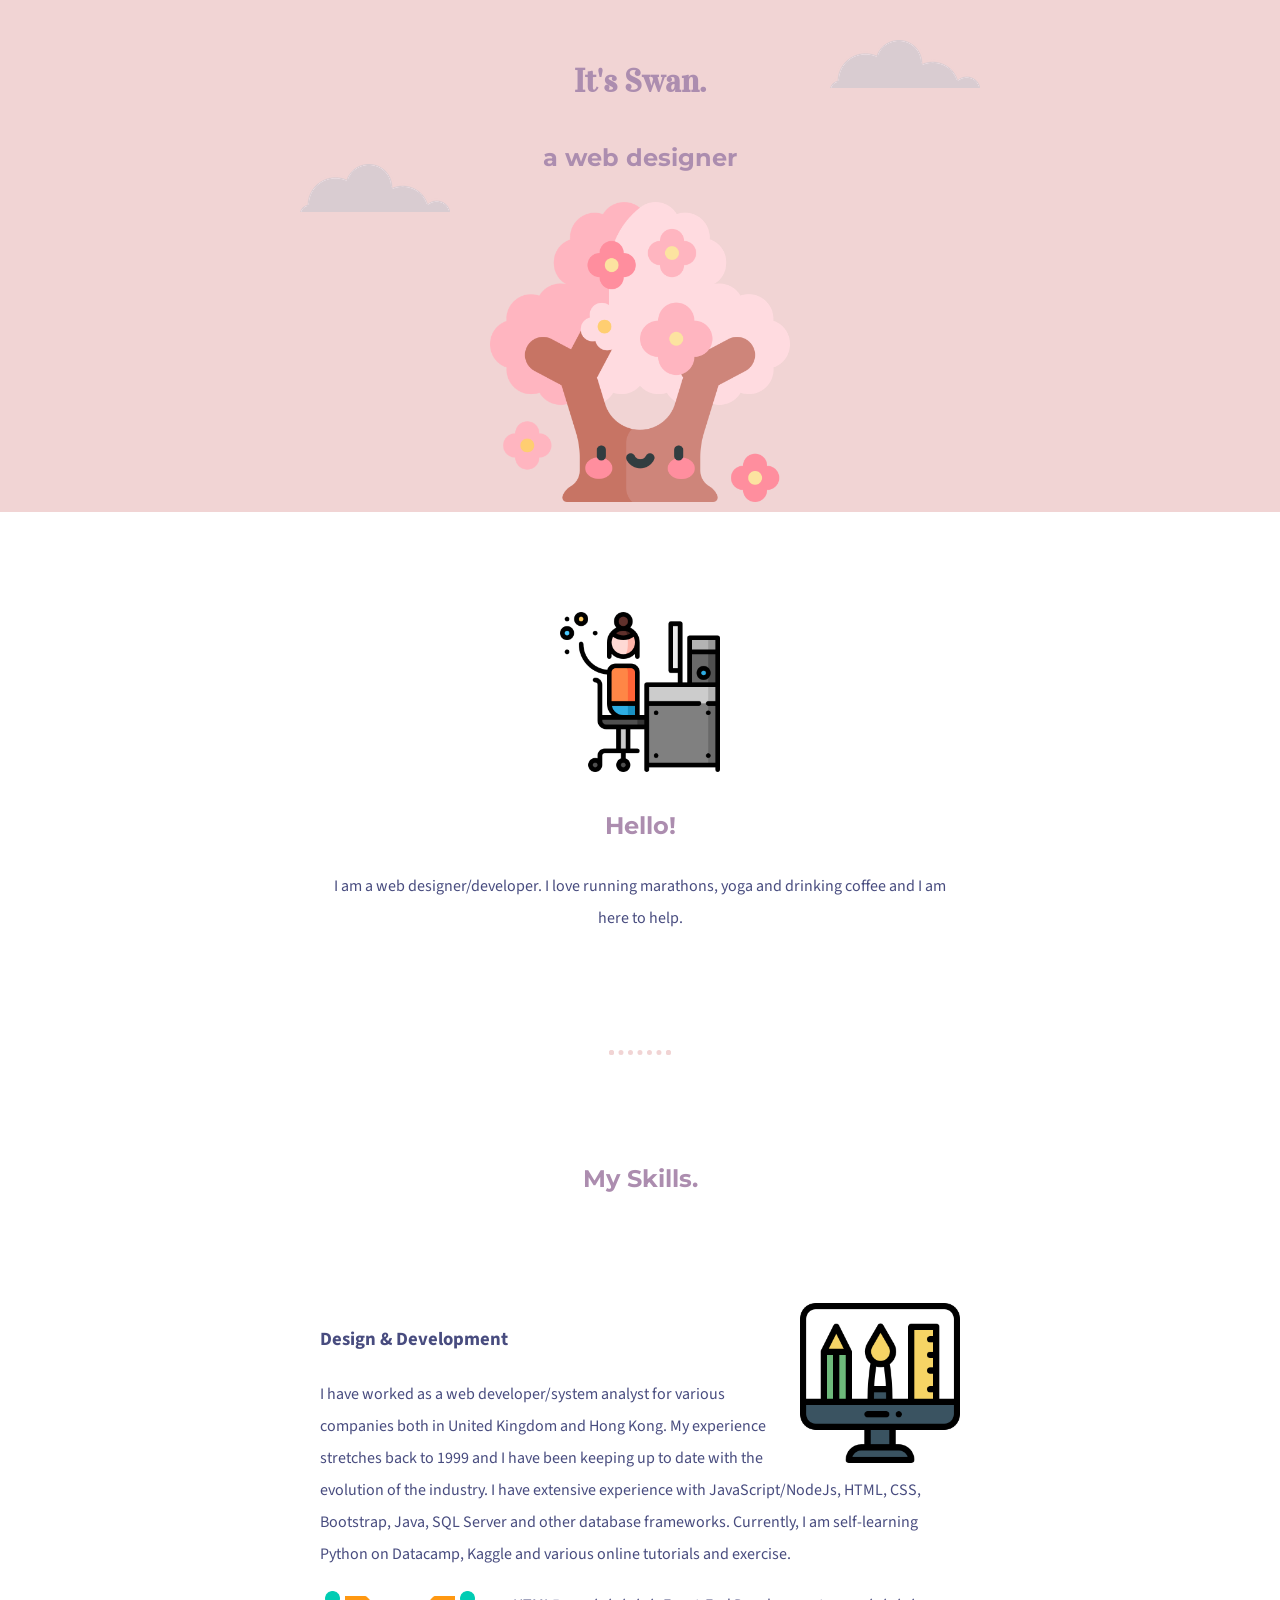
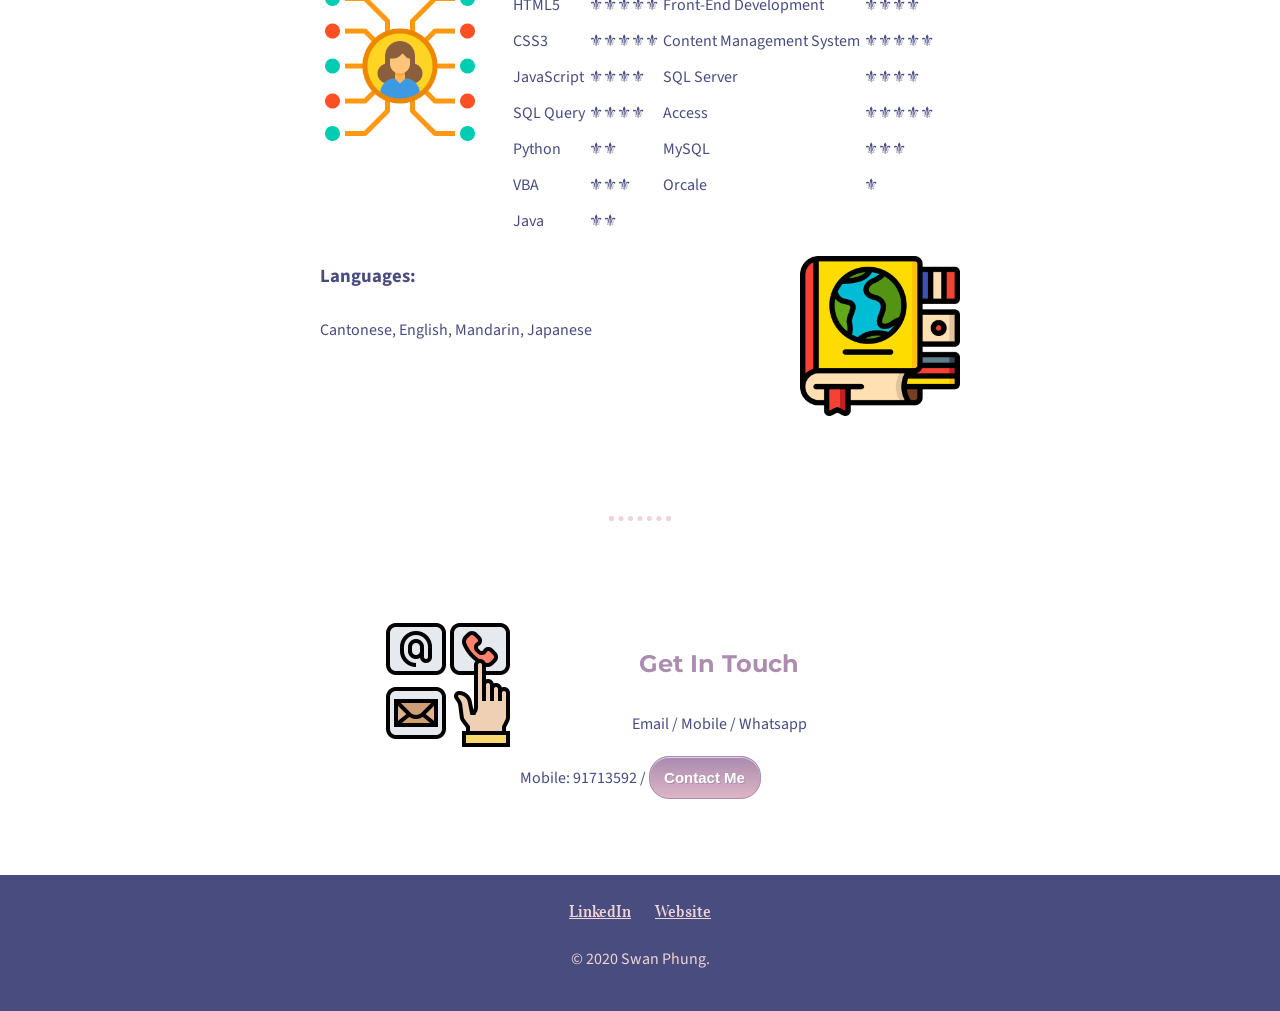
==== index.html @ 9f94da4f "Add files via upload First upload of main page" ====
<!DOCTYPE html>
<html>
<head>
  <meta charset="utf-8" />
  <title>♕ Swan's personal site</title>
<link rel="stylesheet" href="css/style.css" />
<link rel="icon" href="favicon.ico" />
<link href="https://fonts.googleapis.com/css?family=Montserrat|Source+Sans+Pro|Vidaloka&display=swap" rel="stylesheet">
</head>

<body>
<div class="top-container">
  <img class="top_cloud" src="images/cloud.png" alt="cloud-img" />
  <h1>It's Swan.</h1>
  <h2>a web designer</h2>
  <img class="bottom_cloud" src="images/cloud.png" alt="cloud-img" />
  <img class="cherrytree-img" src="images/cherry-tree.png" alt="cherrytree-img" />
</div>
<div class="middle-container">
  <div class="profile">
    <img class="pro-img" src="images/professions-and-jobs.png" alt="development">
    <h2>Hello!</h2>
    <p>I am a web designer/developer.  I love running marathons, yoga and drinking coffee and I am here to help.</p>
  </div>
<hr />
  <div class="skills">
    <h2>My Skills.</h2>
    <div class="skill-row">
      <img class="computer-img" src="images/computer.png" alt="Development">
      <h3>Design & Development</h3>
      <p>  I have worked as a web developer/system analyst for various companies both in United Kingdom and
        Hong Kong. My experience stretches back to 1999 and I have been keeping up to date with the evolution
        of the industry. I have extensive experience with JavaScript/NodeJs, HTML, CSS, Bootstrap, Java,
        SQL Server and other database frameworks. Currently, I am self-learning Python on Datacamp, Kaggle and
        various online tutorials and exercise.</p>

      <img class="skills-img" src="images/skill.png" alt="My skills">
      <p>
      <table class="table_text">
        <tr class="table_text">
          <td>
            HTML5
          </td>
          <td>
            ⚜⚜⚜⚜⚜
          </td>
          <td>
            Front-End Development
          </td>
          <td>
            ⚜⚜⚜⚜
          </td>

        </tr>
        <tr>
          <td>
            CSS3
          </td>
          <td>
            ⚜⚜⚜⚜⚜
          </td>
          <td>
            Content Management System
          </td>
          <td>
            ⚜⚜⚜⚜⚜
          </td>
        </tr>
        <tr>
          <td>
            JavaScript
          </td>
          <td>
            ⚜⚜⚜⚜
          </td>
          <td>
            SQL Server
          </td>
          <td>
            ⚜⚜⚜⚜
          </td>
        </tr>
        <tr>
          <td>
            SQL Query
          </td>
          <td>
            ⚜⚜⚜⚜
          </td>
          <td>
            Access
          </td>
          <td>
            ⚜⚜⚜⚜⚜
          </td>
        </tr>
        <tr>
          <td>
            Python
          </td>
          <td>
            ⚜⚜
          </td>
          <td>
            MySQL
          </td>
          <td>
            ⚜⚜⚜
          </td>
        </tr>
        <tr>
          <td>
            VBA
          </td>
          <td>
            ⚜⚜⚜
          </td>
          <td>
            Orcale
          </td>
          <td>
            ⚜
          </td>
        </tr>
        <tr>
          <td>
            Java
          </td>
          <td>
            ⚜⚜
          </td>
          <td>

          </td>
          <td>

          </td>
        </tr>
      </table>
</p>



      <img class="languages-img" src="images/languages.png" alt="Languages">
<h3>Languages:</h3>
      <p>
        Cantonese, English, Mandarin, Japanese
      </p>
    </div>
  </div>
<hr />
  <div class="contact-me">
    <img class="contact-img" src="images/contact.png" alt-"contact-me"  />
    <h2>Get In Touch</h2>
    <p>Email / Mobile / Whatsapp</p>
    <p>
      Mobile: 91713592 /

     <a class="button" href="mailto:swanphi.dev@gmail.com">Contact Me</a></p>
  </div>
</div>


<div class="bottom-container">
  <a class="footer-link" href="https://www.linkedin.com/in/swan-phung-1a452a18b/">LinkedIn</a>
  <a class="footer-link" href="https://www.swanphi.dev/">Website</a>
  <p class="footer">© 2020 Swan Phung.</p>
</div>


<!--
</div>"container">
  <div class="red">
  </div>
  <div class="blue">
  </div>
  <div class="yellow">
  </div>
</div>-->
</body>

</html>
---- css/style.css ----
body {
  margin: 0;
  text-align: center;
  font-family: 'Vidaloka', serif;
  line-height: 2;
}

h1 {
  margin: 0 auto;
  width: 20%;
  color: #ac8daf;
}

.title {
  font-family: 'Source Sans Pro', sans-serif;
  color: #484c7f;
}

h2 {
  font-family: 'Montserrat', sans-serif;
  color: #ac8daf;
  font-weight: bold;
  /*color: #66BFBF;*/
}

h3 {
  font-family: 'Source Sans Pro', sans-serif;
  color: #484c7f;
}

p {
  font-family: 'Source Sans Pro', sans-serif;
  color: #484c7f;
  line-height: 2;
}

hr {
  border-style: dotted;
  color: #f1d4d4;
  width: 4%;
  border-width: 5px;
  margin: 100px auto;
  border-bottom: none;
}

.cherrytree-img {
  width: 300px;
  height: 300px;
}

.webdesigner_font {
  font-weight: normal;
}

.profile {
  width: 50%;
  margin: 100px auto 100px auto;
  text-align: center;
  line-height: 2;
  align-content: center;
}

.skills-img {
  width: 25%;
  height: 25%;
}

.skill-row {
  width: 50%;
  margin: 100px auto 100px auto;
  text-align: left;
  align-content: center;
}

.table_text {
  text-align: left;
  color: #484c7f;
  font-family: 'Source Sans Pro', sans-serif;
}

.top_cloud {
  right: 300px;
  top: 40px;
  position: absolute;
}

.bottom_cloud {
  position: absolute;
  left: 300px;
  bottom: 300px;
}

.top-container {
  background-color: #f1d4d4;
  position: relative;
  padding-top: 50px;
  /*  width: 200px;
  height: 200px;
  border: solid 10px;
  padding: 20px;
  border-color: black;*/
}

.middle-container {
  text-align: center;
  align-content: center;
  /*border: solid 20px;
  border-color: black;
margin-left: 260px;*/
}

.bottom-container {
  padding: 20px;
  text-align: center;
  background-color: #484C7F;
  color: #f1d4d4;

  /*border: solid 10px;
  border-color: black;
  margin-left: 500px;*/
}

.footer-link {
  color: #f1d4d4;
margin: auto 10px;
}

.footer {
  color: #f1d4d4;
}

.pro-img {
  width: 25%;
}

.computer-img {
  width: 25%;
  float: right;
  margin-left: 30px;
}

.skills-img {
  width: 25%;
  float: left;
  margin-right: 30px;
}

.languages-img {
  width: 25%;
  float: right;
  margin-left: 30px;
}

.contact-me {
  width: 40%;
  margin: 50px auto 60px;
  align-content: center;
}

.contact-img {
  width: 25%;
  float: left;
  margin-right: 30px;
}

.button {
  -moz-box-shadow:inset 0px 1px 0px 0px #e0d0ed;
	-webkit-box-shadow:inset 0px 1px 0px 0px #e0d0ed;
	box-shadow:inset 0px 1px 0px 0px #e0d0ed;
	background:-webkit-gradient( linear, left top, left bottom, color-stop(0.05, #ac8daf), color-stop(1, #ddb6c6) );
	background:-moz-linear-gradient( center top, #ac8daf 5%, #ddb6c6 100% );
	filter:progid:DXImageTransform.Microsoft.gradient(startColorstr='#ac8daf', endColorstr='#ddb6c6');
	background-color:#ac8daf;
	-webkit-border-top-left-radius:20px;
	-moz-border-radius-topleft:20px;
	border-top-left-radius:20px;
	-webkit-border-top-right-radius:20px;
	-moz-border-radius-topright:20px;
	border-top-right-radius:20px;
	-webkit-border-bottom-right-radius:20px;
	-moz-border-radius-bottomright:20px;
	border-bottom-right-radius:20px;
	-webkit-border-bottom-left-radius:20px;
	-moz-border-radius-bottomleft:20px;
	border-bottom-left-radius:20px;
	text-indent:0;
	border:1px solid #ac8daf;
	display:inline-block;
	color:#ffffff;
	font-family:Arial;
	font-size:15px;
	font-weight:bold;
	font-style:normal;
	height:41px;
	line-height:41px;
	width:110px;
	text-decoration:none;
	text-align:center;
	text-shadow:1px 1px 0px #ac8daf;
}
.button:hover {
	background:-webkit-gradient( linear, left top, left bottom, color-stop(0.05, #ddb6c6), color-stop(1, #ac8daf) );
	background:-moz-linear-gradient( center top, #ddb6c6 5%, #ac8daf 100% );
	filter:progid:DXImageTransform.Microsoft.gradient(startColorstr='#ddb6c6', endColorstr='#ac8daf');
	background-color:#ddb6c6;
}.button:active {
	position:relative;
	top:1px;
}

/************** Relative position *****************
.red{
  width: 200px;
  height: 200px;
  display: inline-block;
  background-color: red;
  position: relative;
  left: 410px;
}
.blue{
  width: 200px;
  height: 200px;
  display: inline-block;
  background-color: blue;
  position: relative;
  right: 200px;
}
.yellow {
  width: 200px;
  height: 200px;
  display: inline-block;
  background-color: yellow;
  position: relative;
  right: 200px;

}********/
/***************** Absolute position****************
body{
  margin: 0;
}
.container{
  width: 300px;
  height: 300px;
  position: relative;
  background-color: grey;
}
.red{
  width: 100px;
  height: 100px;
  background-color: red;
  position: absolute;
  top: 200px;
  left: 200px;
}
.blue{
  width: 100px;
  height: 100px;
  background-color: blue;
  position: absolute;
  top: 100px;
  left: 100px;
}
.yellow {
  width: 100px;
  height: 100px;
  background-color: yellow;
  position: absolute;
  top:0;
  left:0;

}
*****************************/
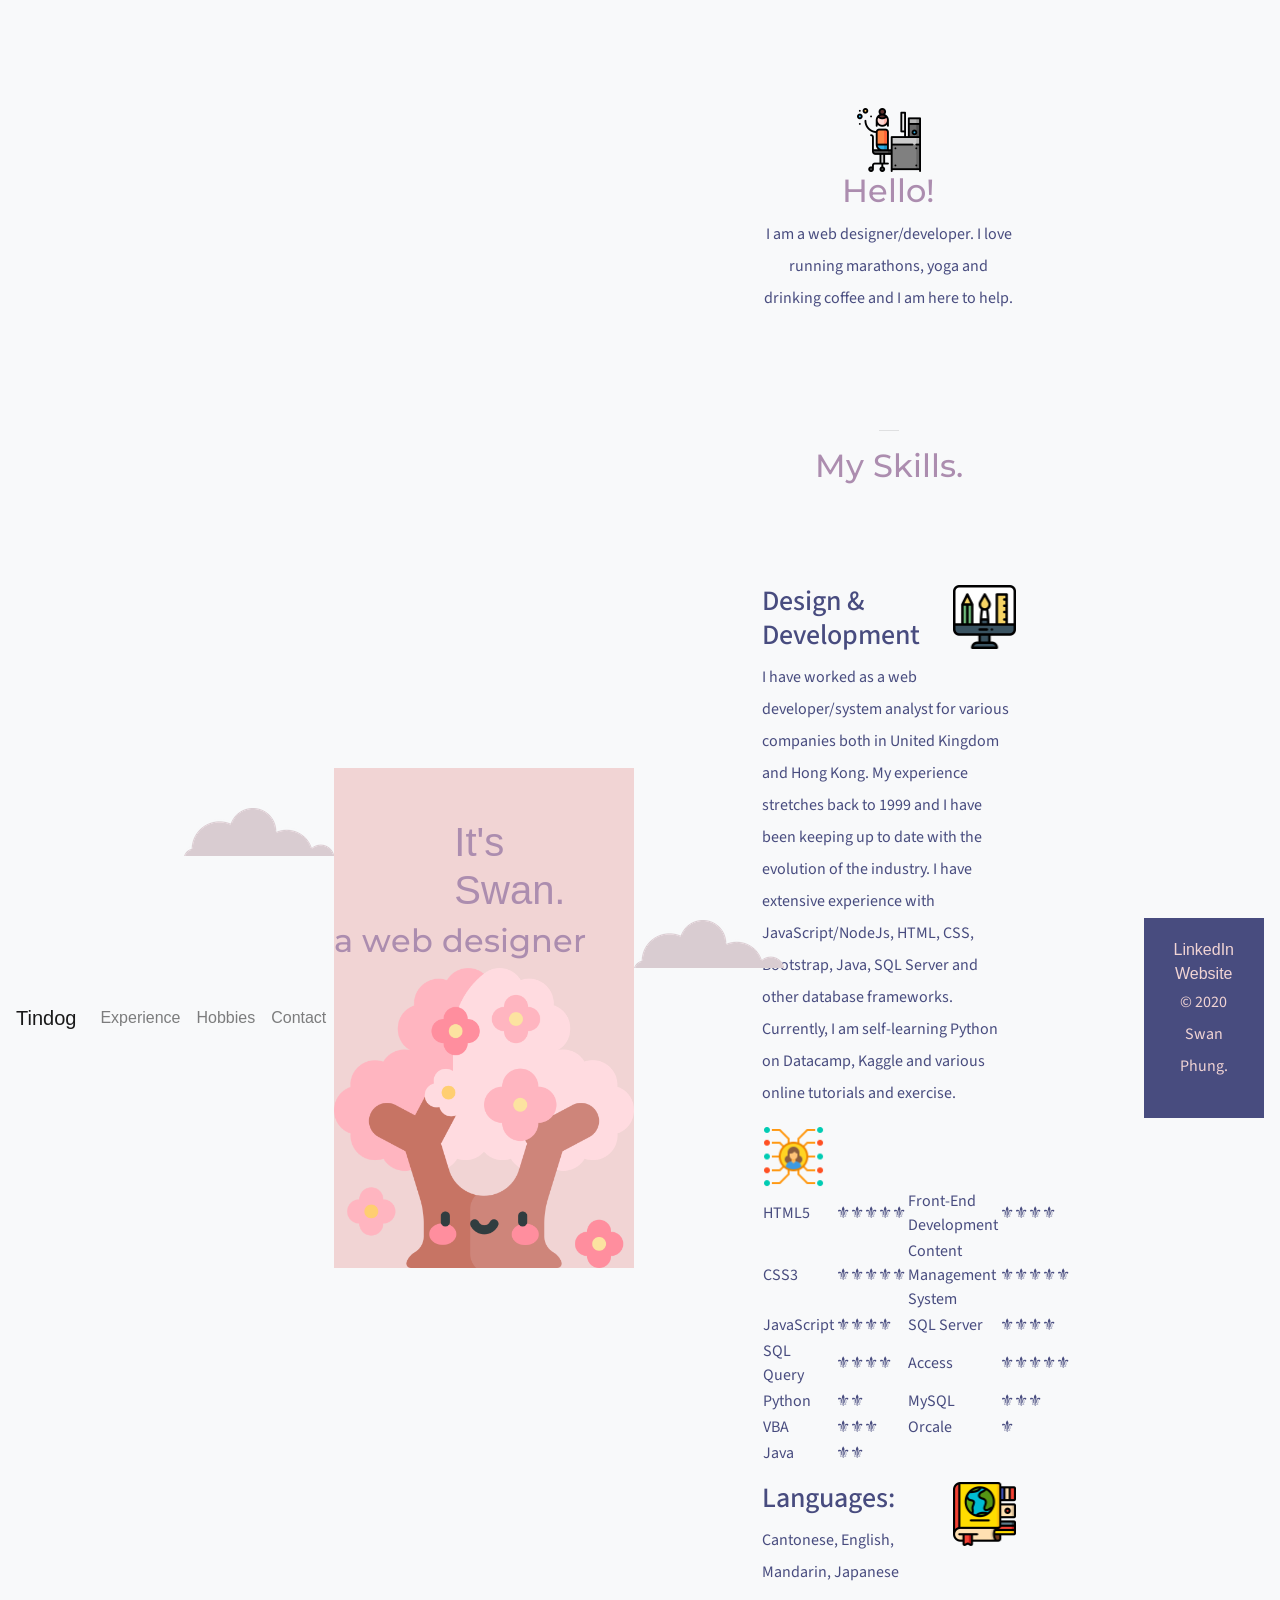
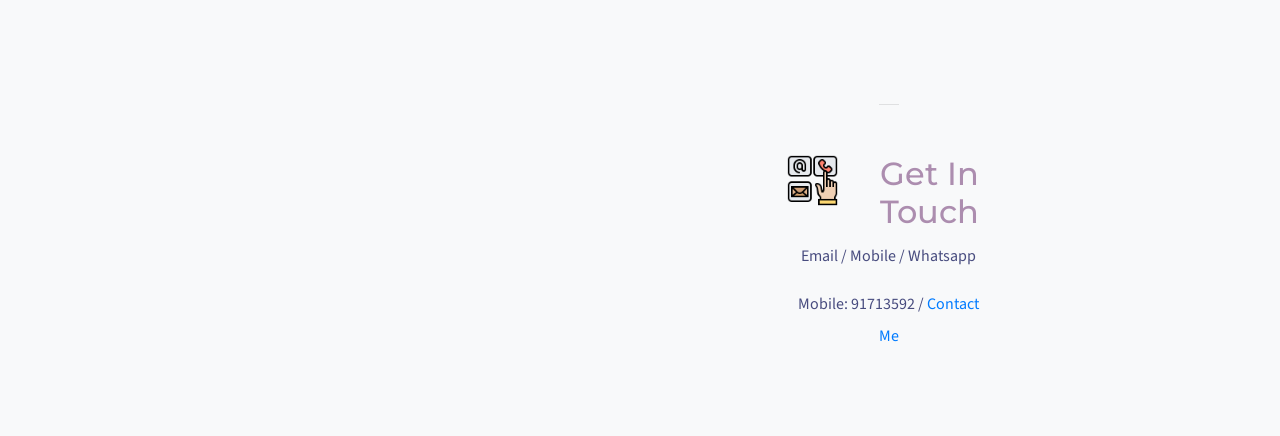
==== commit d4894839: "Add files via upload bootstrap navbar added" ====
--- a/index.html
+++ b/index.html
@@ -4,11 +4,33 @@
   <meta charset="utf-8" />
   <title>♕ Swan's personal site</title>
 <link rel="stylesheet" href="css/style.css" />
-<link rel="icon" href="favicon.ico" />
+<link rel="icon" href="favicon.ico" type="image/x-icon" />
+<link rel="shortcut icon" href="favicon.ico" type="image/x-icon" />
 <link href="https://fonts.googleapis.com/css?family=Montserrat|Source+Sans+Pro|Vidaloka&display=swap" rel="stylesheet">
+<link rel="stylesheet" href="https://stackpath.bootstrapcdn.com/bootstrap/4.4.1/css/bootstrap.min.css" integrity="sha384-Vkoo8x4CGsO3+Hhxv8T/Q5PaXtkKtu6ug5TOeNV6gBiFeWPGFN9MuhOf23Q9Ifjh" crossorigin="anonymous">
+<script src="https://stackpath.bootstrapcdn.com/bootstrap/4.4.1/js/bootstrap.min.js" integrity="sha384-wfSDF2E50Y2D1uUdj0O3uMBJnjuUD4Ih7YwaYd1iqfktj0Uod8GCExl3Og8ifwB6" crossorigin="anonymous"></script>
 </head>
 
-<body>
+<body
+<nav class="navbar navbar-expand-lg navbar-light bg-light">
+       <a class="navbar-brand" href="">Tindog</a>
+       <button class="navbar-toggler" type="button" data-toggle="collapse" data-target="#navbarSupportedContent" aria-controls="navbarSupportedContent" aria-expanded="false" aria-label="Toggle navigation">
+           <span class="navbar-toggler-icon"></span>
+       </button>
+       <div class="collapse navbar-collapse" id="navbarSupportedContent">
+       <ul class="navbar-nav ml-auto">
+           <li class="nav-item">
+               <a class="nav-link" href="">Experience</a>
+           </li>
+           <li class="nav-item">
+               <a class="nav-link" href="">Hobbies</a>
+           </li>
+           <li class="nav-item">
+               <a class="nav-link" href="">Contact</a>
+           </li>
+       </ul>
+       </div>
+   </nav>
 <div class="top-container">
   <img class="top_cloud" src="images/cloud.png" alt="cloud-img" />
   <h1>It's Swan.</h1>
@@ -156,7 +178,7 @@
     <p>
       Mobile: 91713592 /
 
-     <a class="button" href="mailto:swanphi.dev@gmail.com">Contact Me</a></p>
+     <a href="mailto:swanphi.dev@gmail.com">Contact Me</a></p>
   </div>
 </div>
 
@@ -178,5 +200,7 @@
   </div>
 </div>-->
 </body>
+<script src="https://code.jquery.com/jquery-3.4.1.slim.min.js" integrity="sha384-J6qa4849blE2+poT4WnyKhv5vZF5SrPo0iEjwBvKU7imGFAV0wwj1yYfoRSJoZ+n" crossorigin="anonymous"></script>
+<script src="https://cdn.jsdelivr.net/npm/popper.js@1.16.0/dist/umd/popper.min.js" integrity="sha384-Q6E9RHvbIyZFJoft+2mJbHaEWldlvI9IOYy5n3zV9zzTtmI3UksdQRVvoxMfooAo" crossorigin="anonymous"></script>
 
 </html>
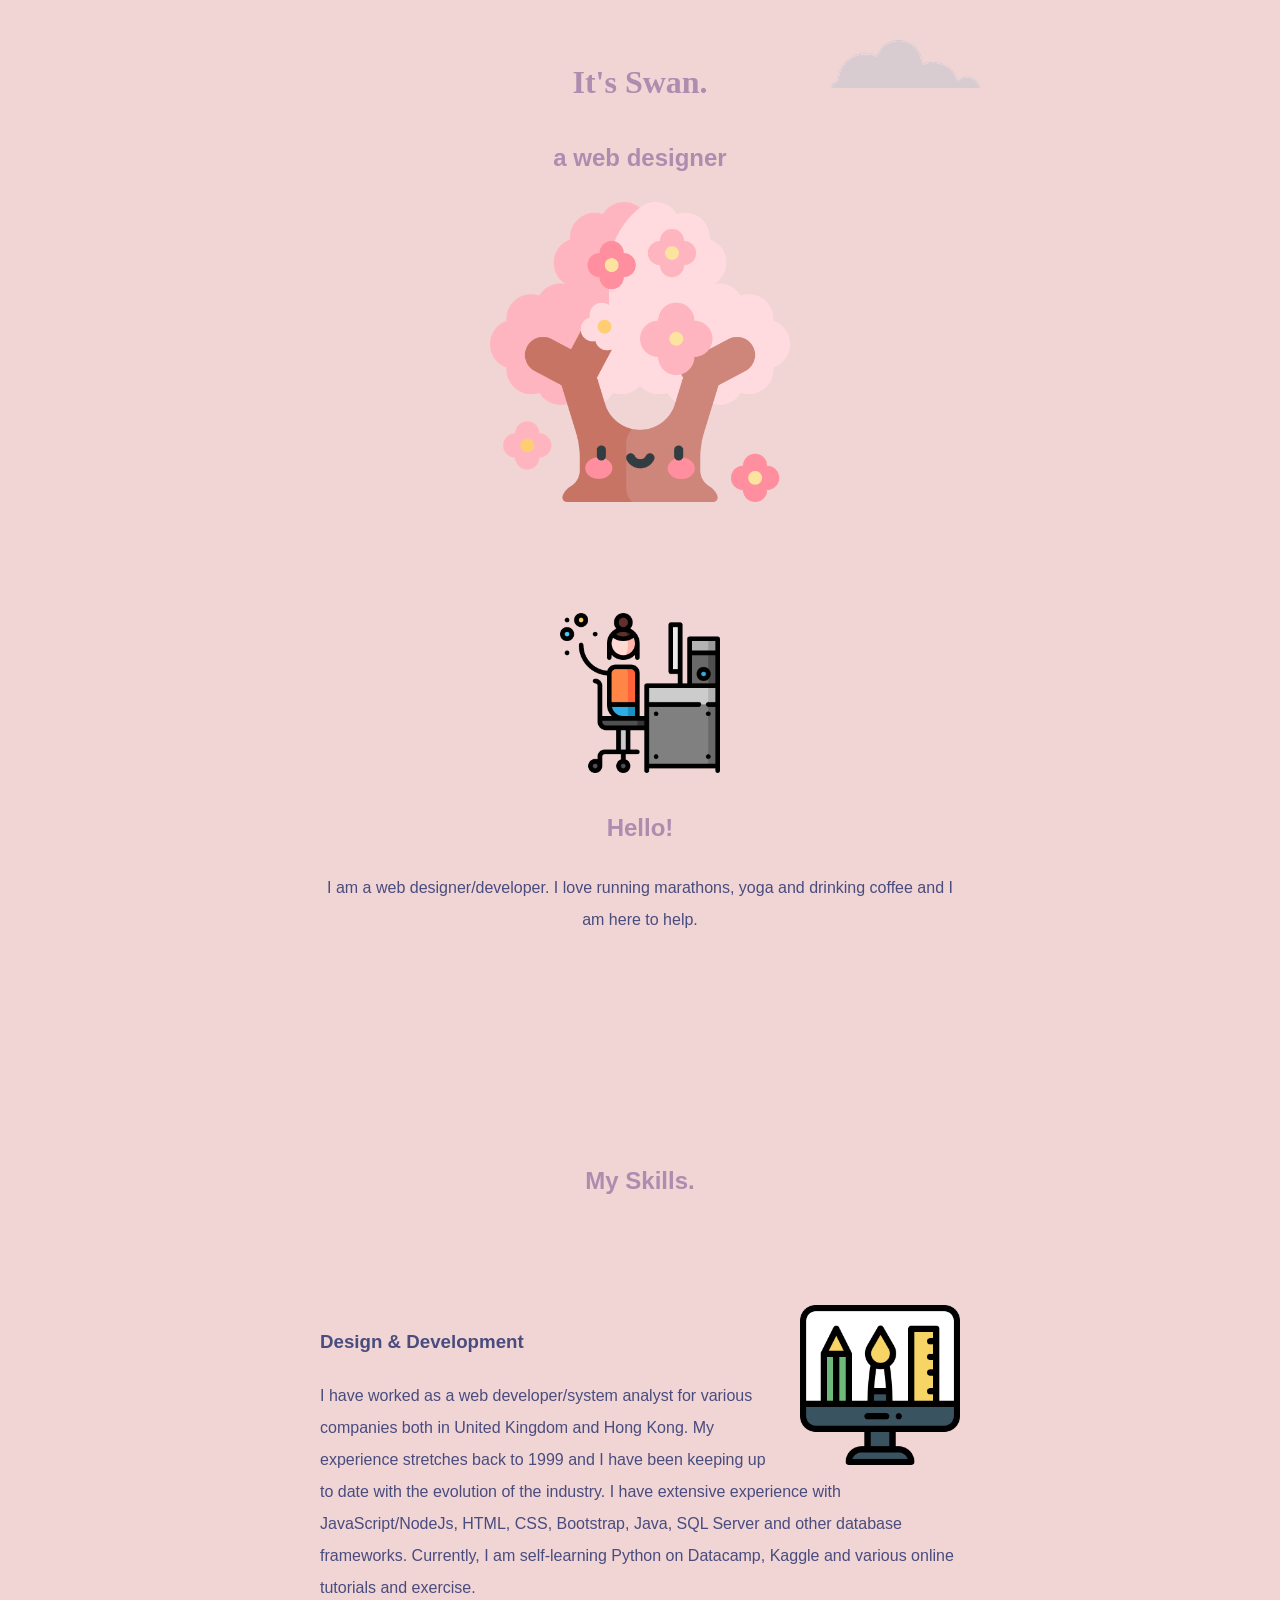
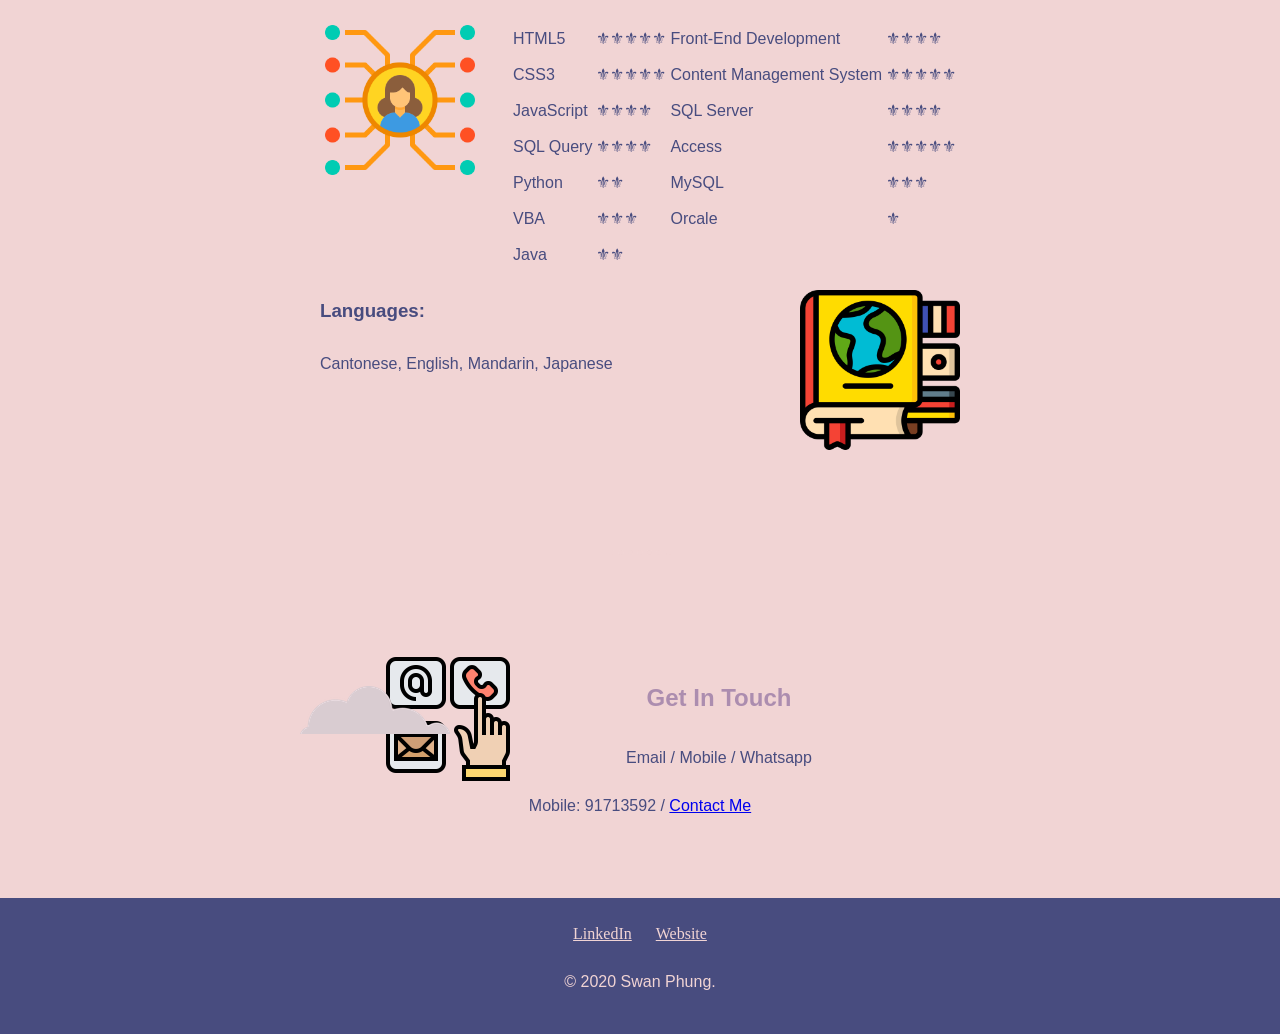
==== commit 082ab0cd: "Add files via upload removed navbar as stylesheet messed up layout" ====
--- a/index.html
+++ b/index.html
@@ -6,31 +6,11 @@
 <link rel="stylesheet" href="css/style.css" />
 <link rel="icon" href="favicon.ico" type="image/x-icon" />
 <link rel="shortcut icon" href="favicon.ico" type="image/x-icon" />
-<link href="https://fonts.googleapis.com/css?family=Montserrat|Source+Sans+Pro|Vidaloka&display=swap" rel="stylesheet">
-<link rel="stylesheet" href="https://stackpath.bootstrapcdn.com/bootstrap/4.4.1/css/bootstrap.min.css" integrity="sha384-Vkoo8x4CGsO3+Hhxv8T/Q5PaXtkKtu6ug5TOeNV6gBiFeWPGFN9MuhOf23Q9Ifjh" crossorigin="anonymous">
-<script src="https://stackpath.bootstrapcdn.com/bootstrap/4.4.1/js/bootstrap.min.js" integrity="sha384-wfSDF2E50Y2D1uUdj0O3uMBJnjuUD4Ih7YwaYd1iqfktj0Uod8GCExl3Og8ifwB6" crossorigin="anonymous"></script>
+
 </head>
 
 <body
-<nav class="navbar navbar-expand-lg navbar-light bg-light">
-       <a class="navbar-brand" href="">Tindog</a>
-       <button class="navbar-toggler" type="button" data-toggle="collapse" data-target="#navbarSupportedContent" aria-controls="navbarSupportedContent" aria-expanded="false" aria-label="Toggle navigation">
-           <span class="navbar-toggler-icon"></span>
-       </button>
-       <div class="collapse navbar-collapse" id="navbarSupportedContent">
-       <ul class="navbar-nav ml-auto">
-           <li class="nav-item">
-               <a class="nav-link" href="">Experience</a>
-           </li>
-           <li class="nav-item">
-               <a class="nav-link" href="">Hobbies</a>
-           </li>
-           <li class="nav-item">
-               <a class="nav-link" href="">Contact</a>
-           </li>
-       </ul>
-       </div>
-   </nav>
+
 <div class="top-container">
   <img class="top_cloud" src="images/cloud.png" alt="cloud-img" />
   <h1>It's Swan.</h1>
@@ -200,7 +180,6 @@
   </div>
 </div>-->
 </body>
-<script src="https://code.jquery.com/jquery-3.4.1.slim.min.js" integrity="sha384-J6qa4849blE2+poT4WnyKhv5vZF5SrPo0iEjwBvKU7imGFAV0wwj1yYfoRSJoZ+n" crossorigin="anonymous"></script>
-<script src="https://cdn.jsdelivr.net/npm/popper.js@1.16.0/dist/umd/popper.min.js" integrity="sha384-Q6E9RHvbIyZFJoft+2mJbHaEWldlvI9IOYy5n3zV9zzTtmI3UksdQRVvoxMfooAo" crossorigin="anonymous"></script>
+
 
 </html>
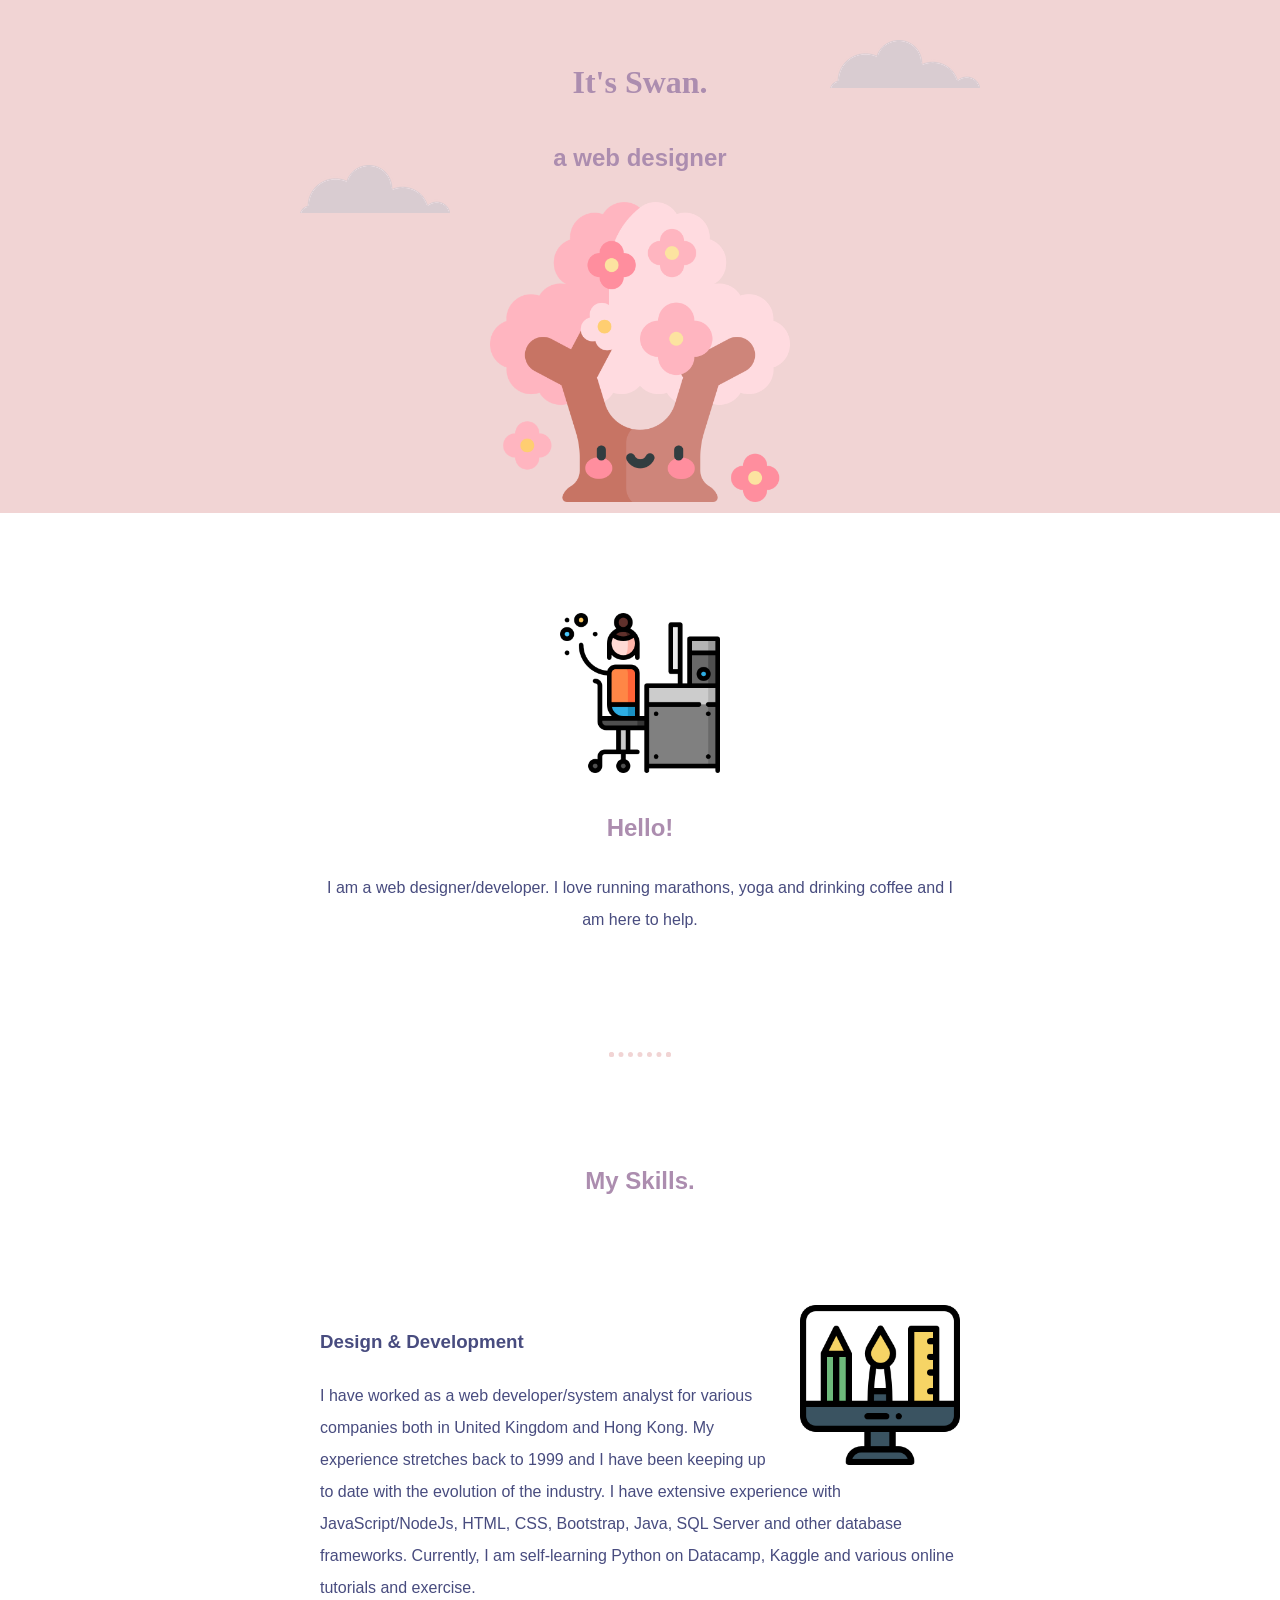
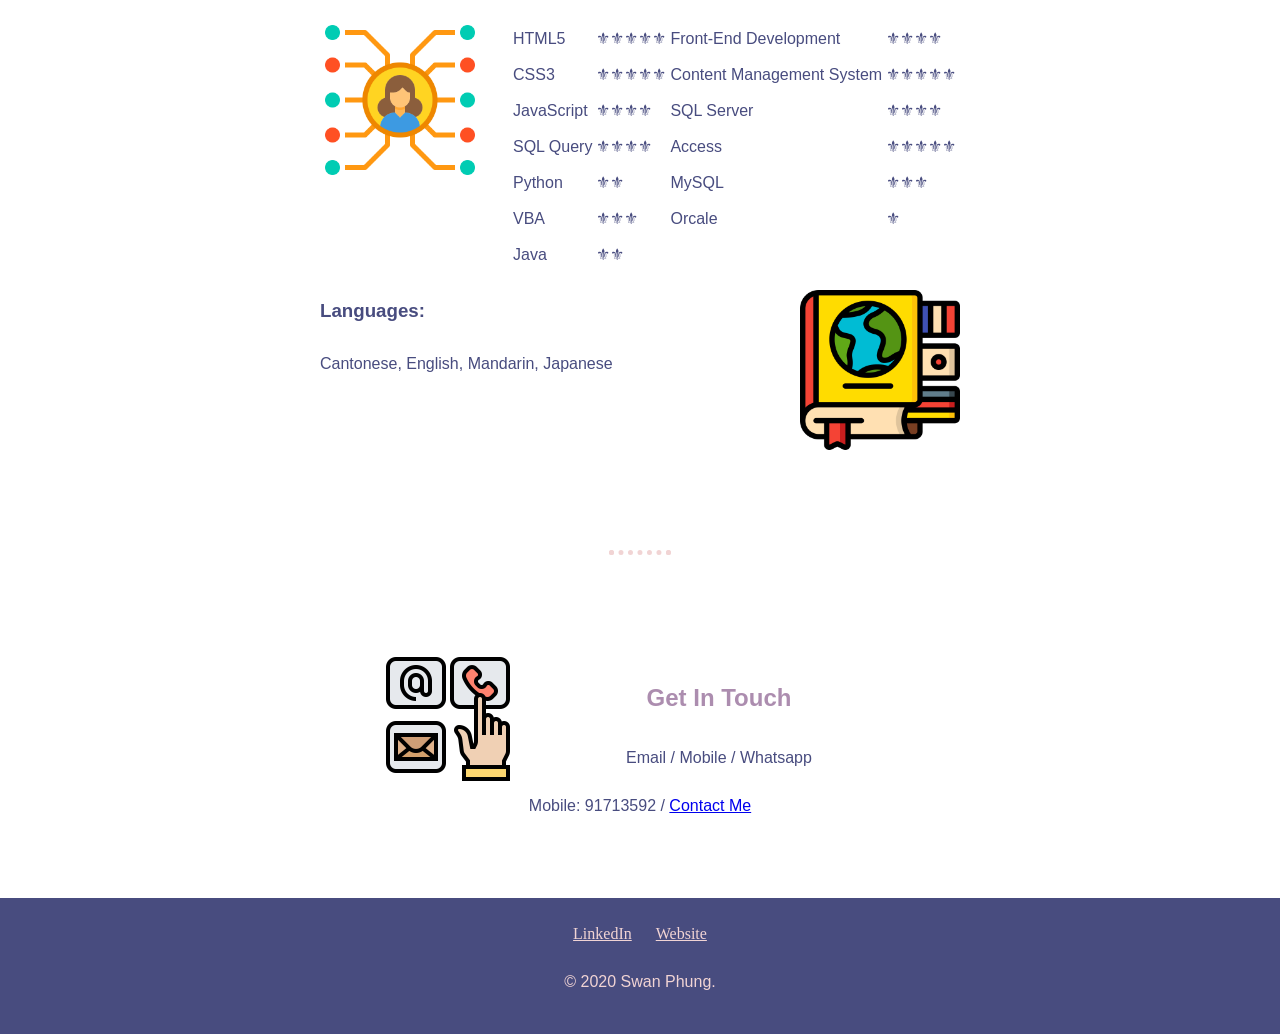
==== commit dd86568b: "Add files via upload sorted out the layout problem with missing body closing tap" ====
--- a/index.html
+++ b/index.html
@@ -9,7 +9,8 @@
 
 </head>
 
-<body
+<body>
+
 
 <div class="top-container">
   <img class="top_cloud" src="images/cloud.png" alt="cloud-img" />
--- a/css/style.css
+++ b/css/style.css
@@ -163,50 +163,7 @@
   margin-right: 30px;
 }
 
-.button {
-  -moz-box-shadow:inset 0px 1px 0px 0px #e0d0ed;
-	-webkit-box-shadow:inset 0px 1px 0px 0px #e0d0ed;
-	box-shadow:inset 0px 1px 0px 0px #e0d0ed;
-	background:-webkit-gradient( linear, left top, left bottom, color-stop(0.05, #ac8daf), color-stop(1, #ddb6c6) );
-	background:-moz-linear-gradient( center top, #ac8daf 5%, #ddb6c6 100% );
-	filter:progid:DXImageTransform.Microsoft.gradient(startColorstr='#ac8daf', endColorstr='#ddb6c6');
-	background-color:#ac8daf;
-	-webkit-border-top-left-radius:20px;
-	-moz-border-radius-topleft:20px;
-	border-top-left-radius:20px;
-	-webkit-border-top-right-radius:20px;
-	-moz-border-radius-topright:20px;
-	border-top-right-radius:20px;
-	-webkit-border-bottom-right-radius:20px;
-	-moz-border-radius-bottomright:20px;
-	border-bottom-right-radius:20px;
-	-webkit-border-bottom-left-radius:20px;
-	-moz-border-radius-bottomleft:20px;
-	border-bottom-left-radius:20px;
-	text-indent:0;
-	border:1px solid #ac8daf;
-	display:inline-block;
-	color:#ffffff;
-	font-family:Arial;
-	font-size:15px;
-	font-weight:bold;
-	font-style:normal;
-	height:41px;
-	line-height:41px;
-	width:110px;
-	text-decoration:none;
-	text-align:center;
-	text-shadow:1px 1px 0px #ac8daf;
-}
-.button:hover {
-	background:-webkit-gradient( linear, left top, left bottom, color-stop(0.05, #ddb6c6), color-stop(1, #ac8daf) );
-	background:-moz-linear-gradient( center top, #ddb6c6 5%, #ac8daf 100% );
-	filter:progid:DXImageTransform.Microsoft.gradient(startColorstr='#ddb6c6', endColorstr='#ac8daf');
-	background-color:#ddb6c6;
-}.button:active {
-	position:relative;
-	top:1px;
-}
+
 
 /************** Relative position *****************
 .red{
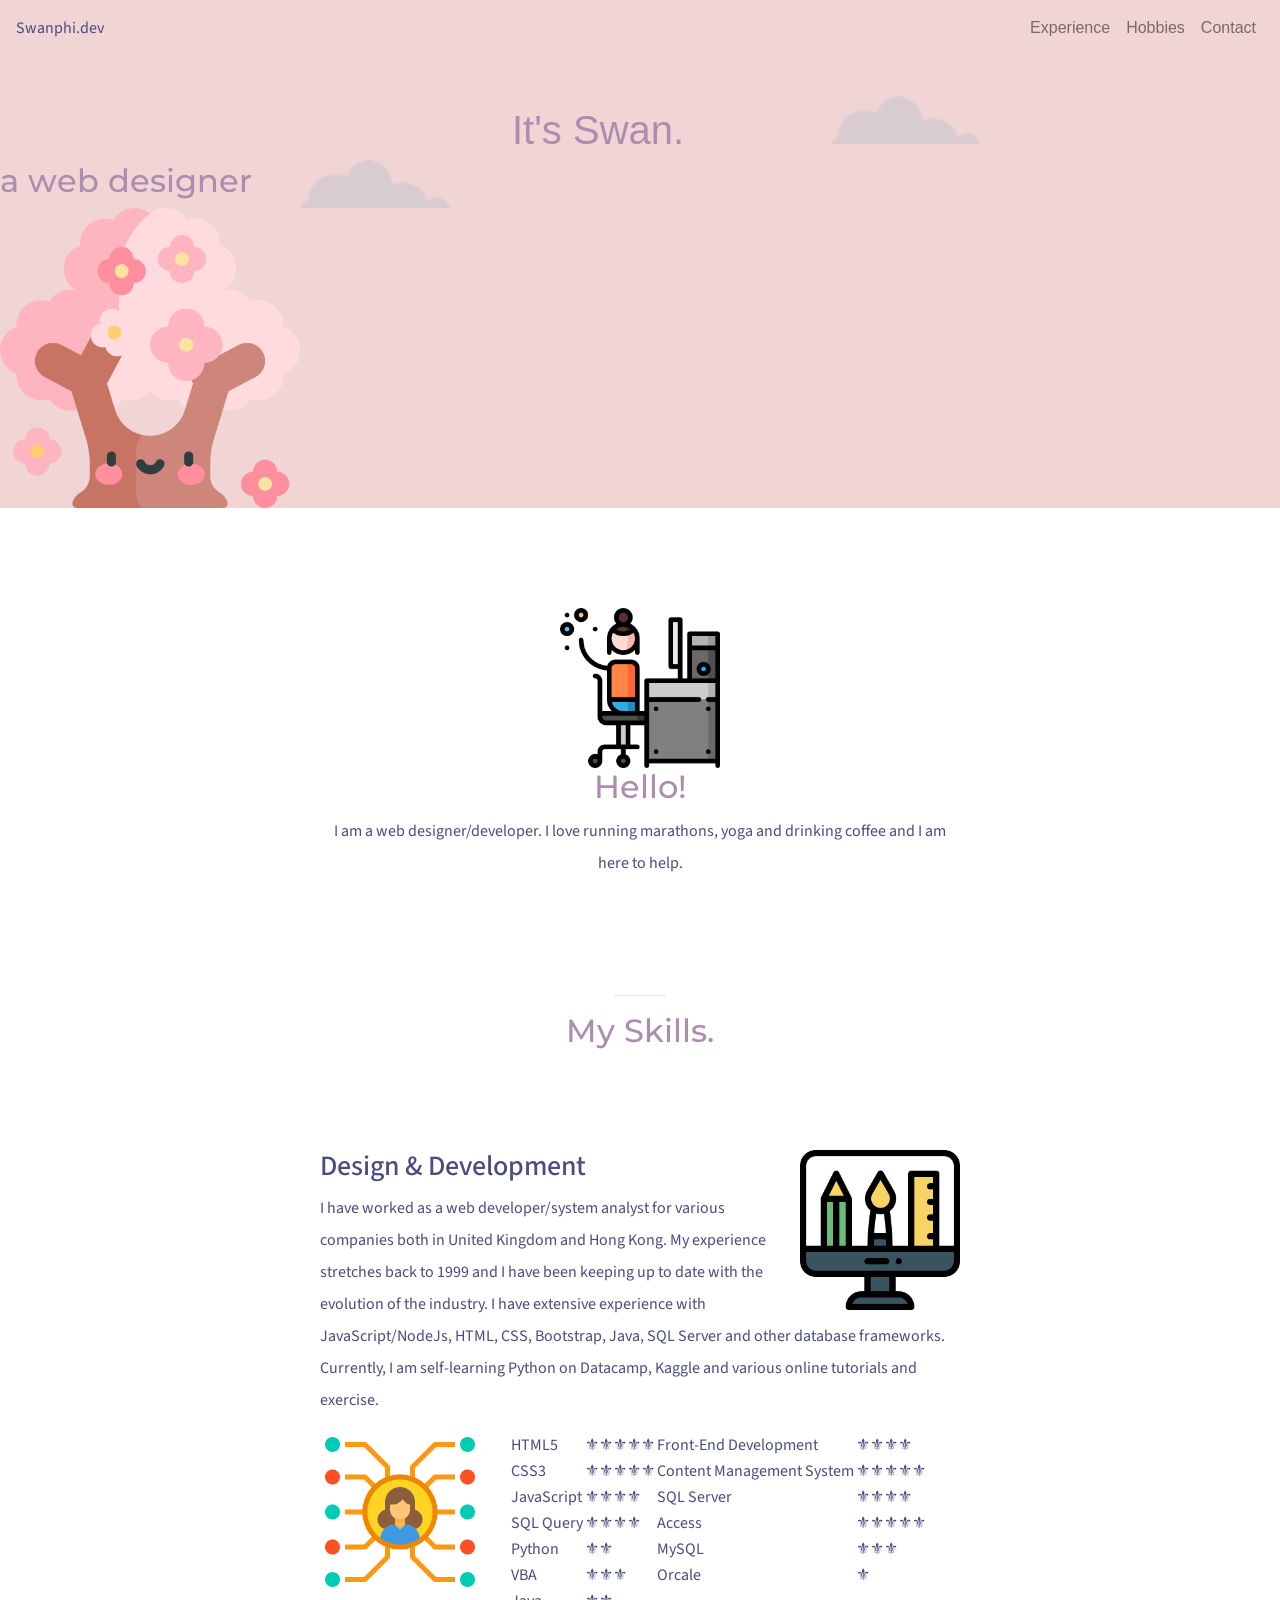
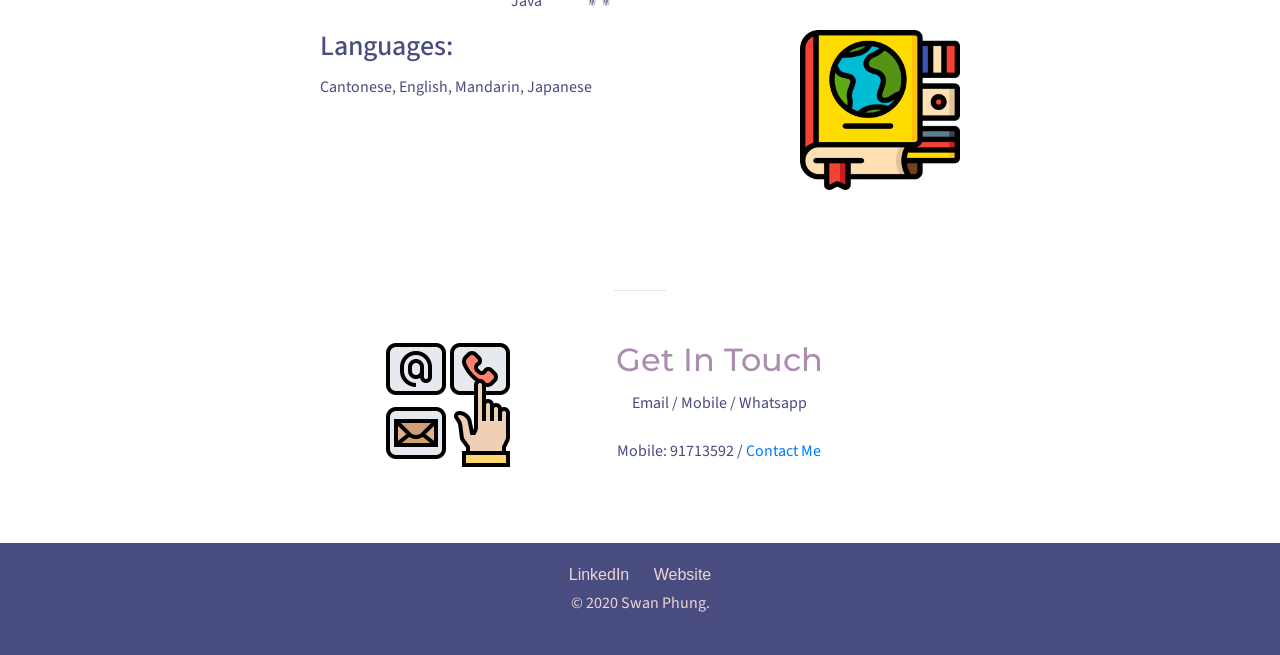
==== commit cb25fbef: "Add files via upload re arranged layout and fonts updated." ====
--- a/index.html
+++ b/index.html
@@ -7,15 +7,39 @@
 <link rel="icon" href="favicon.ico" type="image/x-icon" />
 <link rel="shortcut icon" href="favicon.ico" type="image/x-icon" />
 
+<link href="https://fonts.googleapis.com/css?family=Dancing+Script|Montserrat|Source+Sans+Pro|Vidaloka&display=swap" rel="stylesheet" />
+<!-- Bootstrap CSS -->
+<link rel="stylesheet" href="https://stackpath.bootstrapcdn.com/bootstrap/4.4.1/css/bootstrap.min.css" integrity="sha384-Vkoo8x4CGsO3+Hhxv8T/Q5PaXtkKtu6ug5TOeNV6gBiFeWPGFN9MuhOf23Q9Ifjh" crossorigin="anonymous">
+
 </head>
 
 <body>
-
+  <div class="abovetop">
+    <nav class="navbar navbar-expand-lg navbar-light"  style="background-color: #f1d4d4;">
+          <a class="title" href="">Swanphi.dev</a>
+          <button class="navbar-toggler" type="button" data-toggle="collapse" data-target="#navbarNav" aria-controls="navbarNav" aria-expanded="false" aria-label="Toggle navigation">
+      <span class="navbar-toggler-icon"></span>
+    </button>
+          <div class="collapse navbar-collapse" id="navbarNav">
+          <ul class="navbar-nav ml-auto">
+              <li class="nav-item">
+                  <a class="nav-link" href="">Experience</a>
+              </li>
+              <li class="nav-item">
+                  <a class="nav-link" href="">Hobbies</a>
+              </li>
+              <li class="nav-item">
+                  <a class="nav-link" href="">Contact</a>
+              </li>
+          </ul>
+          </div>
+      </nav>
+    </div>
 
 <div class="top-container">
   <img class="top_cloud" src="images/cloud.png" alt="cloud-img" />
   <h1>It's Swan.</h1>
-  <h2>a web designer</h2>
+  <h2 class="webDesignerTitle">a web designer</h2>
   <img class="bottom_cloud" src="images/cloud.png" alt="cloud-img" />
   <img class="cherrytree-img" src="images/cherry-tree.png" alt="cherrytree-img" />
 </div>
@@ -25,7 +49,7 @@
     <h2>Hello!</h2>
     <p>I am a web designer/developer.  I love running marathons, yoga and drinking coffee and I am here to help.</p>
   </div>
-<hr />
+<hr class="customDots" />
   <div class="skills">
     <h2>My Skills.</h2>
     <div class="skill-row">
@@ -40,7 +64,7 @@
       <img class="skills-img" src="images/skill.png" alt="My skills">
       <p>
       <table class="table_text">
-        <tr class="table_text">
+        <tr>
           <td>
             HTML5
           </td>
@@ -144,14 +168,17 @@
 
 
 
-      <img class="languages-img" src="images/languages.png" alt="Languages">
-<h3>Languages:</h3>
-      <p>
-        Cantonese, English, Mandarin, Japanese
-      </p>
+
+
+        <img class="languages-img" src="images/languages.png" alt="Languages">
+        <h3>Languages:</h3>
+        <p>
+          Cantonese, English, Mandarin, Japanese
+        </p>
+      
     </div>
   </div>
-<hr />
+<hr class="customDots"/>
   <div class="contact-me">
     <img class="contact-img" src="images/contact.png" alt-"contact-me"  />
     <h2>Get In Touch</h2>
@@ -170,16 +197,10 @@
   <p class="footer">© 2020 Swan Phung.</p>
 </div>
 
-
-<!--
-</div>"container">
-  <div class="red">
-  </div>
-  <div class="blue">
-  </div>
-  <div class="yellow">
-  </div>
-</div>-->
+<script src="https://code.jquery.com/jquery-3.4.1.slim.min.js" integrity="sha384-J6qa4849blE2+poT4WnyKhv5vZF5SrPo0iEjwBvKU7imGFAV0wwj1yYfoRSJoZ+n" crossorigin="anonymous"></script>
+<script src="https://cdn.jsdelivr.net/npm/popper.js@1.16.0/dist/umd/popper.min.js" integrity="sha384-Q6E9RHvbIyZFJoft+2mJbHaEWldlvI9IOYy5n3zV9zzTtmI3UksdQRVvoxMfooAo" crossorigin="anonymous"></script>
+<script src="https://stackpath.bootstrapcdn.com/bootstrap/4.4.1/js/bootstrap.min.js" integrity="sha384-wfSDF2E50Y2D1uUdj0O3uMBJnjuUD4Ih7YwaYd1iqfktj0Uod8GCExl3Og8ifwB6" crossorigin="anonymous"></script>
+
 </body>
 
 
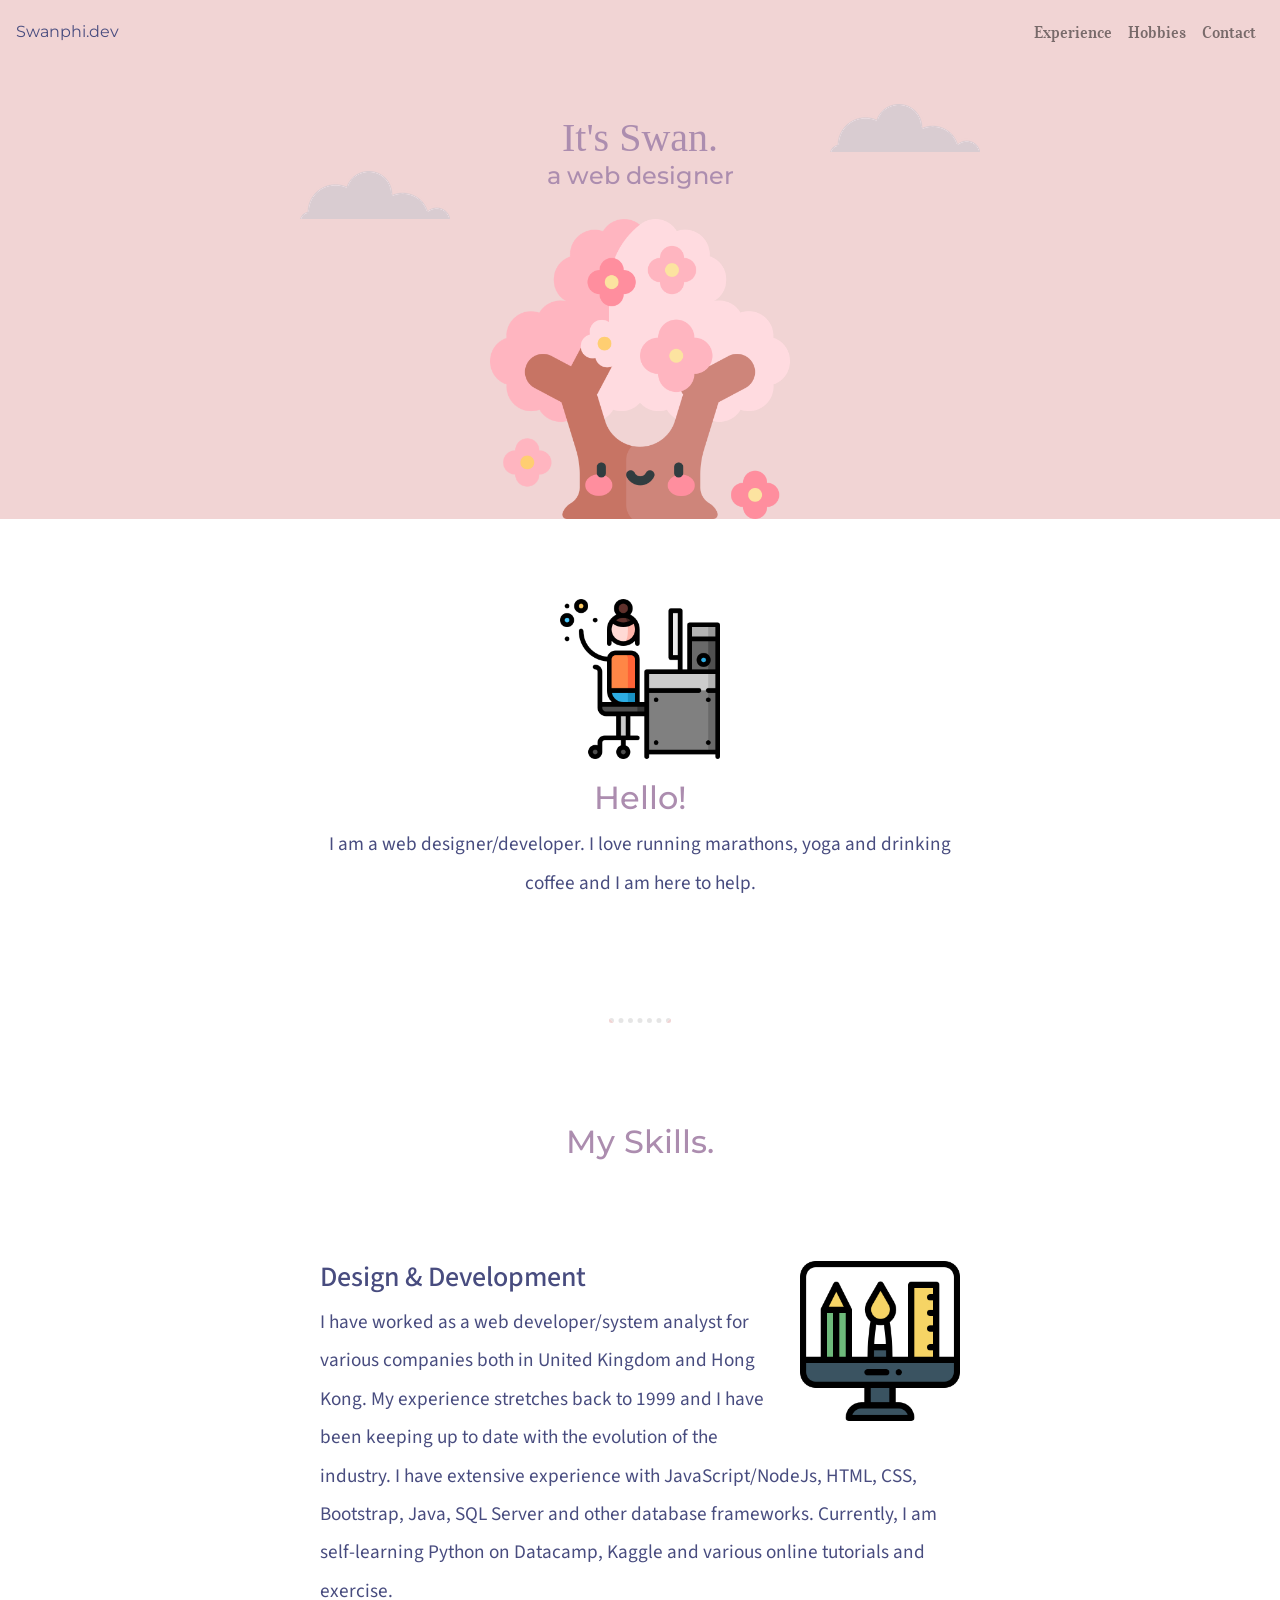
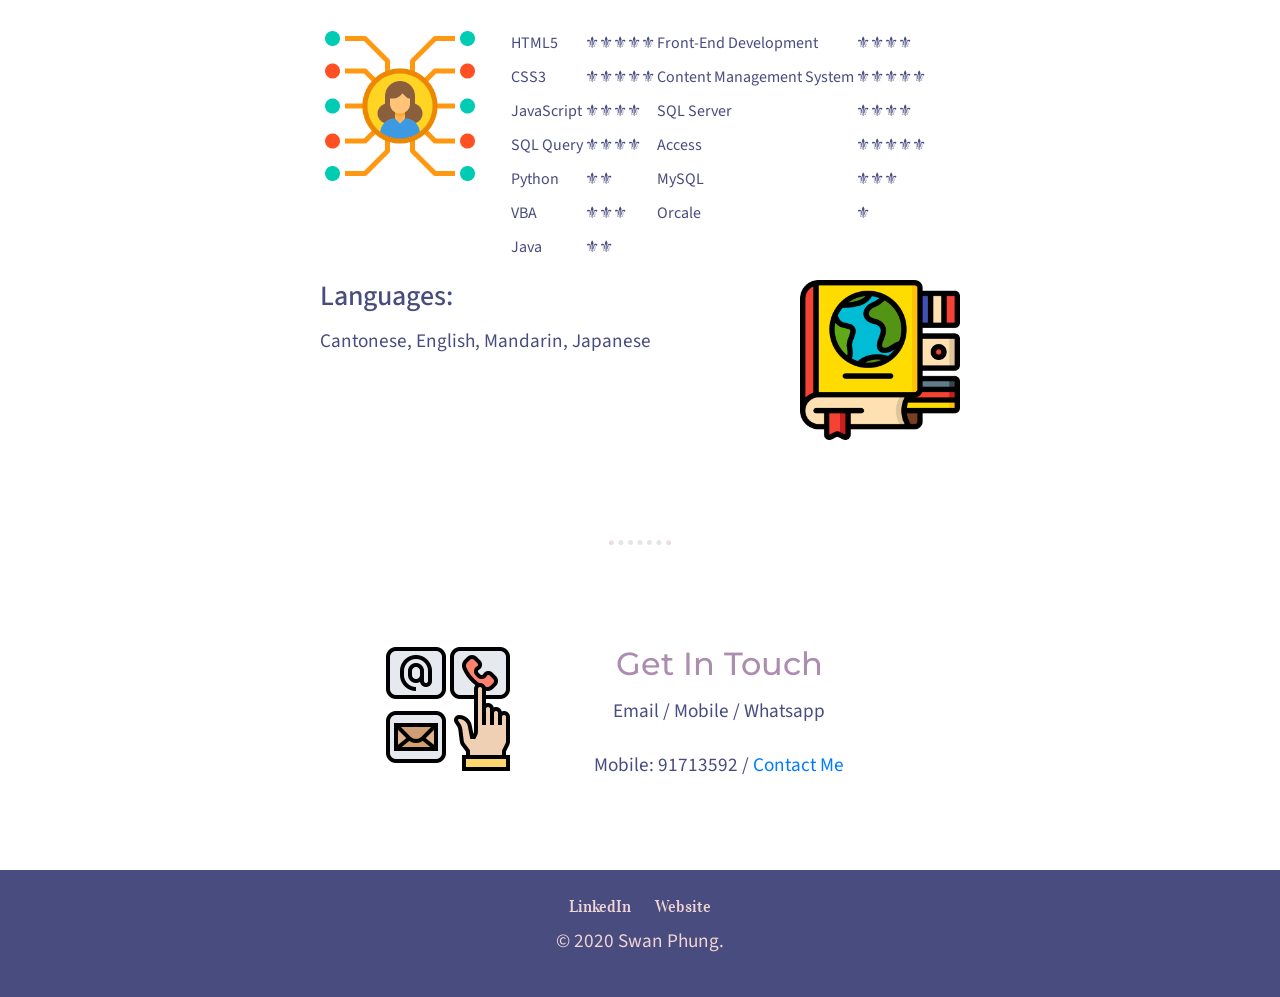
==== commit ecb6ae4f: "Add files via upload update the priority of css links" ====
--- a/index.html
+++ b/index.html
@@ -3,13 +3,15 @@
 <head>
   <meta charset="utf-8" />
   <title>♕ Swan's personal site</title>
-<link rel="stylesheet" href="css/style.css" />
+
 <link rel="icon" href="favicon.ico" type="image/x-icon" />
 <link rel="shortcut icon" href="favicon.ico" type="image/x-icon" />
 
 <link href="https://fonts.googleapis.com/css?family=Dancing+Script|Montserrat|Source+Sans+Pro|Vidaloka&display=swap" rel="stylesheet" />
 <!-- Bootstrap CSS -->
 <link rel="stylesheet" href="https://stackpath.bootstrapcdn.com/bootstrap/4.4.1/css/bootstrap.min.css" integrity="sha384-Vkoo8x4CGsO3+Hhxv8T/Q5PaXtkKtu6ug5TOeNV6gBiFeWPGFN9MuhOf23Q9Ifjh" crossorigin="anonymous">
+
+<link rel="stylesheet" href="css/style.css" />
 
 </head>
 
@@ -175,7 +177,7 @@
         <p>
           Cantonese, English, Mandarin, Japanese
         </p>
-      
+
     </div>
   </div>
 <hr class="customDots"/>
--- a/css/style.css
+++ b/css/style.css
@@ -9,17 +9,16 @@
   margin: 0 auto;
   width: 20%;
   color: #ac8daf;
-}
-
-.title {
-  font-family: 'Source Sans Pro', sans-serif;
-  color: #484c7f;
-}
+  font-family: 'Dancing Script', cursive;
+
+}
+
+
 
 h2 {
   font-family: 'Montserrat', sans-serif;
   color: #ac8daf;
-  font-weight: bold;
+  font-size: 10;
   /*color: #66BFBF;*/
 }
 
@@ -32,6 +31,7 @@
   font-family: 'Source Sans Pro', sans-serif;
   color: #484c7f;
   line-height: 2;
+  font-size: 1.2rem;
 }
 
 hr {
@@ -42,27 +42,49 @@
   margin: 100px auto;
   border-bottom: none;
 }
+.title {
+  font-family: 'Montserrat', sans-serif;
+  color: #484c7f;
+}
+.webDesignerTitle{
+  font-family: 'Montserrat', sans-serif;
+  font-size: 1.5rem;
+}
+.customDots{
+  border-style: dotted;
+  color: #f1d4d4;
+  width: 4%;
+  border-width: 5px;
+  margin: 100px auto;
+  border-bottom: none;
+}
 
 .cherrytree-img {
   width: 300px;
   height: 300px;
-}
-
-.webdesigner_font {
-  font-weight: normal;
-}
+  margin-top: 20px;
+}
+
 
 .profile {
   width: 50%;
-  margin: 100px auto 100px auto;
+  margin: 50px auto 50px auto;
   text-align: center;
   line-height: 2;
   align-content: center;
 }
-
+.pro-img {
+  width: 25%;
+  margin: 20px auto;
+}
+.skills{
+  margin-bottom: 50px;
+}
 .skills-img {
   width: 25%;
   height: 25%;
+  float: left;
+  margin-right: 30px;
 }
 
 .skill-row {
@@ -76,6 +98,7 @@
   text-align: left;
   color: #484c7f;
   font-family: 'Source Sans Pro', sans-serif;
+  margin-left: 0;
 }
 
 .top_cloud {
@@ -89,12 +112,16 @@
   left: 300px;
   bottom: 300px;
 }
-
+.abovetop{
+  background-color: #f1d4d4;
+  position: relative;
+
+}
 .top-container {
   background-color: #f1d4d4;
   position: relative;
   padding-top: 50px;
-  /*  width: 200px;
+text-align: center; /*  width: 200px;
   height: 200px;
   border: solid 10px;
   padding: 20px;
@@ -104,6 +131,7 @@
 .middle-container {
   text-align: center;
   align-content: center;
+  margin: 10px auto;
   /*border: solid 20px;
   border-color: black;
 margin-left: 260px;*/
@@ -129,9 +157,7 @@
   color: #f1d4d4;
 }
 
-.pro-img {
-  width: 25%;
-}
+
 
 .computer-img {
   width: 25%;
@@ -139,11 +165,6 @@
   margin-left: 30px;
 }
 
-.skills-img {
-  width: 25%;
-  float: left;
-  margin-right: 30px;
-}
 
 .languages-img {
   width: 25%;
@@ -153,7 +174,7 @@
 
 .contact-me {
   width: 40%;
-  margin: 50px auto 60px;
+  margin: 100px auto 60px;
   align-content: center;
 }
 
